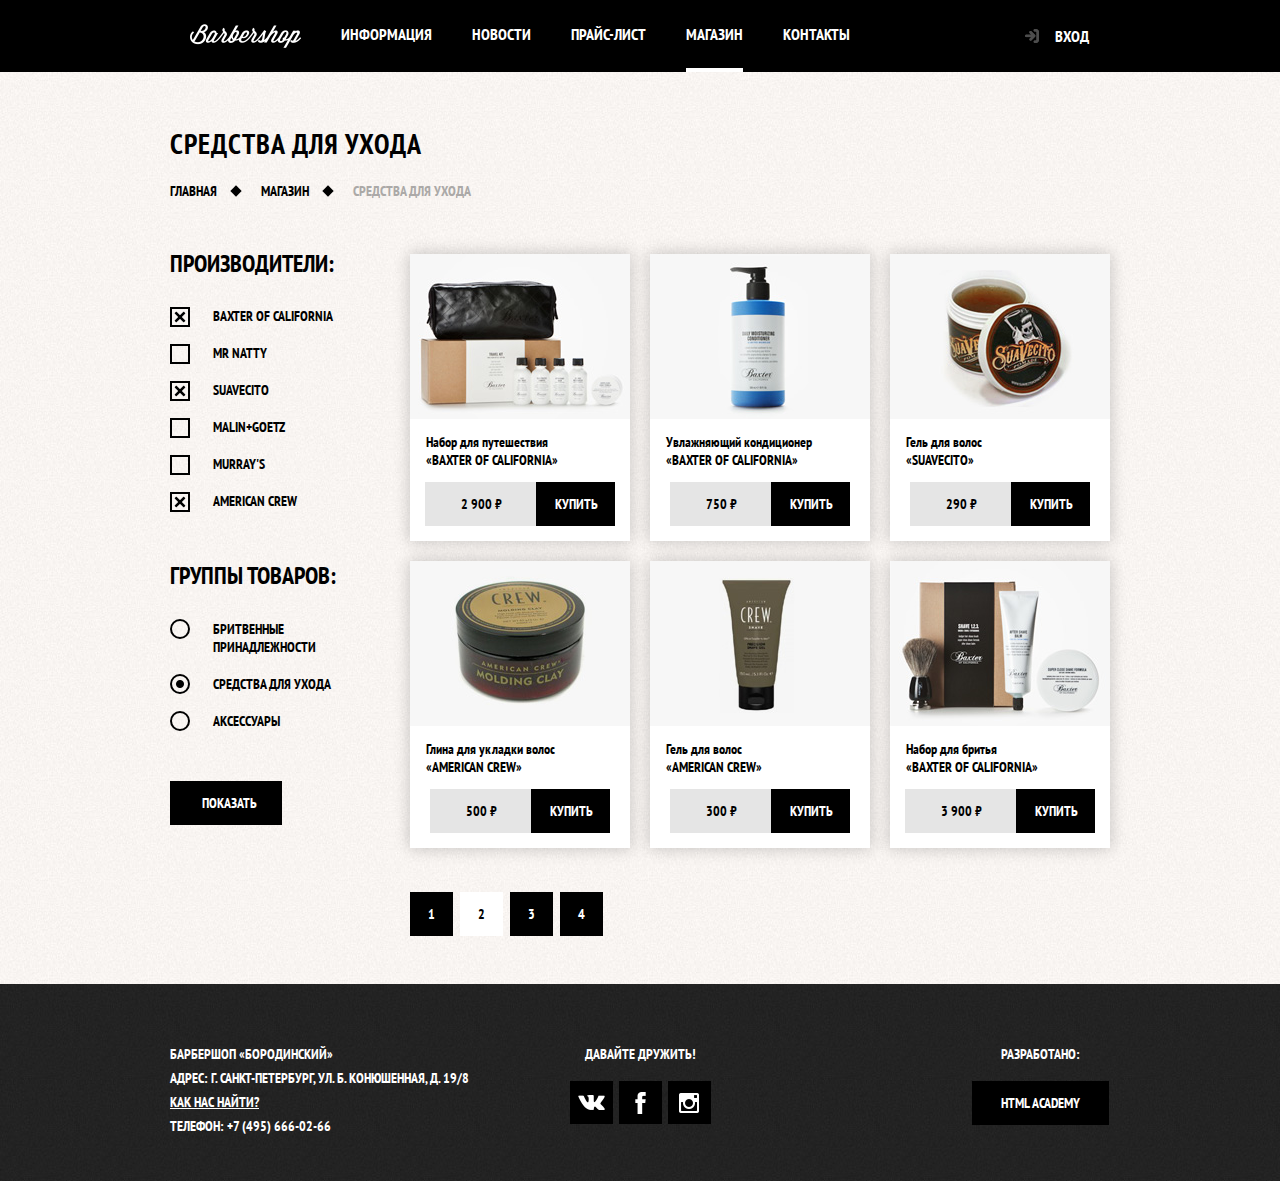
==== care_products.html @ f065f7c3 "complete item page and catalog page" ====
<!DOCTYPE html>
<html>
	<head>
		<title>Средства для ухода</title>
		<link rel="stylesheet" href="css/normalize.css">
		<link rel="stylesheet" href="css/style.css">
		<link href="https://fonts.googleapis.com/css?family=PT+Sans+Narrow:700&amp;subset=cyrillic" rel="stylesheet">
	</head>
	<body>
		<!-- Начало шапки -->
		<header class="main-header care_products-header">
			<div class="main-header-wrapper">
				<div class="container">
					<nav class="header-navigation">
						<ul class="header-navigation-list">
							<li class="header-navigation-item">
								<a href="index.html" class="header-navigation-link inner-page-logo">
									<img src="img/png/inner-page-logo.png" alt="Barbershop Borodinski" width="111" height="24">
								</a>
							</li>
							<li class="header-navigation-item">
								<a href="#" class="header-navigation-link">Информация</a>
							</li>
							<li class="header-navigation-item">
								<a href="#" class="header-navigation-link">Новости</a>
							</li>
							<li class="header-navigation-item">
								<a href="#" class="header-navigation-link">Прайс-лист</a>
							</li>
							<li class="header-navigation-item on_page">
							<span class="on_page-mark">Магазин</span>
							</li>
							<li class="header-navigation-item">
								<a href="#" class="header-navigation-link">Контакты</a>
							</li>
						</ul>
					</nav>
					<ul class="user-navigation-list">
						<li class="user-navigation-item login-block">
							<a href="login.html" class="user-login-link popup-link">Вход</a>

							<!-- Начало блока логина -->
							<section class="popup popup-login">
								<h2 class="popup-login-title">Личный кабинет</h2>
								<p>Введите пожалуйста свой логин и пароль</p>
								<form action="https://echo.htmlacademy.ru" method="post" class="popup-login-form">
									<input type="login" name="login" placeholder="Логин">
									<input type="password" name="password" placeholder="Пароль">
									<input type="checkbox" id="forgot-me" name="forgot-me" class='visually-hidden' checked>
									<div class="login-form-wrapper">
										<label for="forgot-me" class="login-popup-checkbox_label" >Запомните меня</label>
										<a href="#" class="popup-login-forgot_password">Я забыл пароль!</a>
									</div>
									<button type="submit" class="login-form-submit main-button">Войти</button>
								</form>
								<button class="close-popup">Закрыть</button>
							</section>
							<!-- Конец блока логина -->

						</li>
					</ul>
				</div>
			</div>
		</header>
		<!-- Конец шапки -->


		<!-- Начало основного блока -->
		<main class="catalog-block care_products">
			<div class="catalog-wrapper container">
				<h1 class="catalog-block-title">Средства для ухода</h1>
				<ul class="catalog-breadcrumbs-list">
					<li class="catalog-breadcrumbs-item">
						<a href="index.html" class="catalog-breadcrumbs-link">Главная</a>
					</li>
					<li class="catalog-breadcrumbs-item">
						<a href="#" class="catalog-breadcrumbs-link">Магазин</a>
					</li>
					<li class="catalog-breadcrumbs-item current">Средства для ухода</li>
				</ul>
				<div class="care_products-wrapper">
					<form action="https://echo.htmlacademy.ru" method='post' class="catalog-sort-form">
						<h3 class="sort-manufacturers-title">Производители:</h3>
						<input type="checkbox" id='sort-manufacturers-1' class='visually-hidden' name='baxter-of-california' checked>
						<input type="checkbox" id='sort-manufacturers-2' class='visually-hidden' name='mr-natty'>
						<input type="checkbox" id='sort-manufacturers-3' class='visually-hidden' name='suavecito' checked>
						<input type="checkbox" id='sort-manufacturers-4' class='visually-hidden' name='malin-goetz'>
						<input type="checkbox" id='sort-manufacturers-5' class='visually-hidden' name='murrays'>
						<input type="checkbox" id='sort-manufacturers-6' class='visually-hidden' name='american-crew' checked>
						<div class="sort-manufacturers-wrapper">
							<label for="sort-manufacturers-1">Baxter of California</label>
							<label for="sort-manufacturers-2">Mr Natty</label>
							<label for="sort-manufacturers-3">Suavecito</label>
							<label for="sort-manufacturers-4">Malin+Goetz</label>
							<label for="sort-manufacturers-5">Murray's</label>
							<label for="sort-manufacturers-6">American Crew</label>
						</div>
						<h3 class="sort-group-title">Группы товаров:</h3>
						<input type="radio" name='sort-group' id='sort-group-1' class='visually-hidden' value='razors'>
						<input type="radio" name='sort-group' id='sort-group-2' class='visually-hidden' value='care' checked>
						<input type="radio" name='sort-group' id='sort-group-3' class='visually-hidden' value='accessories'>
						<div class="sort-group-wrapper">
							<label for="sort-group-1">Бритвенные принадлежности</label>
							<label for="sort-group-2">Средства для ухода</label>
							<label for="sort-group-3">Аксессуары</label>
						</div>
						<button type='submit' class="main-button sort-products-apply">Показать</button>
					</form>
					<section class="catalog-products-block">
						<ul class="catalog-products-list">
							<li class="catalog-products-item">
								<img src="img/jpg/care_products/products-1.jpg" alt="Набор для путешествия «Baxter of California»" class="catalog-products-image" width="220" height="165">
								<p class="catalog-products-title">
									<a href='baxter_of_california.html'>Набор для путешествия<span>«Baxter of California»</span></a>
								</p>
							<div class="catalog-item-price_wrapper">
								<span class="catalog-item-price">2 900 ₽</span>
								<button class="catalog-item-buying main-button">Купить</button>
							</div>
							</li>
							<li class="catalog-products-item">
								<img src="img/jpg/care_products/products-2.jpg" alt="Увлажняющий кондиционер «Baxter of California»" class="catalog-products-image" width="220" height="165">
								<p class="catalog-products-title">
									<a href='#'>Увлажняющий кондиционер<span>«Baxter of California»</span></a>
								</p>
							<div class="catalog-item-price_wrapper">
								<span class="catalog-item-price">750 ₽</span>
								<button class="catalog-item-buying main-button">Купить</button>
							</div>
							</li>
							<li class="catalog-products-item">
								<img src="img/jpg/care_products/products-3.jpg" alt="Гель для волос «Suavecito»" class="catalog-products-image" width="220" height="165">
								<p class="catalog-products-title">
									<a href='#'>Гель для волос<span>«Suavecito»</span></a>
								</p>
							<div class="catalog-item-price_wrapper">
								<span class="catalog-item-price">290 ₽</span>
								<button class="catalog-item-buying main-button">Купить</button>
							</div>
							</li>
							<li class="catalog-products-item">
								<img src="img/jpg/care_products/products-4.jpg" alt="Глина для укладки волос «American Crew»" class="catalog-products-image" width="220" height="165">
								<p class="catalog-products-title">
									<a href='#'>Глина для укладки волос<span>«American Crew»</span></a>
								</p>
							<div class="catalog-item-price_wrapper">
								<span class="catalog-item-price">500 ₽</span>
								<button class="catalog-item-buying main-button">Купить</button>
							</div>
							</li>
							<li class="catalog-products-item">
								<img src="img/jpg/care_products/products-5.jpg" alt="Гель для волос «American Crew»" class="catalog-products-image" width="220" height="165">
								<p class="catalog-products-title">
									<a href='#'>Гель для волос<span>«American Crew»</span></a>
								</p>
							<div class="catalog-item-price_wrapper">
								<span class="catalog-item-price">300 ₽</span>
								<button class="catalog-item-buying main-button">Купить</button>
							</div>
							</li>
							<li class="catalog-products-item">
								<img src="img/jpg/care_products/products-6.jpg" alt="Набор для бритья «Baxter of California»" class="catalog-products-image" width="220" height="165">
								<p class="catalog-products-title">
									<a href='#'>Набор для бритья<span>«Baxter of California»</span></a>
								</p>
							<div class="catalog-item-price_wrapper">
								<span class="catalog-item-price">3 900 ₽</span>
								<button class="catalog-item-buying main-button">Купить</button>
							</div>
							</li>
						</ul>
						<ul class="products-pages-list">
							<li class="products-pages-item main-button">
								<a href="#" class="products-pages-link">1</a>
							</li>
							<li class="products-pages-item main-button current">2</li>
							<li class="products-pages-item main-button">
								<a href="#" class="products-pages-link">3</a>
							</li>
							<li class="products-pages-item main-button">
								<a href="#" class="products-pages-link">4</a>
							</li>
						</ul>
					</section>
				</div>
			</div>
		</main>
		<!-- Конец основного блока -->


		<!-- Начало подвала -->
		<footer class="main-footer">
			<div class="main-footer-wrapper">
				<div class="container">
					<p class="footer-contacts">
						Барбершоп «Бородинский»<br>
		        Адрес: г. Санкт-Петербург, ул. Б. Конюшенная, д. 19/8<br>
		        <a href="map.html">Как нас найти?</a><br>
		        Телефон: +7 (495) 666-02-66
					</p>
					<div class="footer-social">
						<h3>Давайте дружить!</h3>
						<ul class="footer-social-list">
							<li class="footer-social-item">
								<a href="#" class="footer-social-link social-vk main-button">Вконтакте</a>
							</li>
							<li class="footer-social-item">
								<a href="#" class="footer-social-link social-fb main-button">Facebook</a>
							</li>
							<li class="footer-social-item">
								<a href="#" class="footer-social-link social-instagram main-button">Instagram</a>
							</li>
						</ul>
					</div>
					<div class="footer-copyrights">
						<h3>Разработано:</h3>
						<a href="https://htmlacademy.ru/" class="footer-copytights-link main-button">HTML Academy</a>
					</div>
				</div>
			</div>
		</footer>
		<!-- Конец подвала -->
		
	</body>
</html>
---- css/style.css ----
body {
	font-family: "PT Sans Narrow", "Arial", sans-serif; 
	font-size: 14px;
	line-height: 24px;
	text-transform: uppercase;
	color: #ffffff;
	font-weight: 700;
	background-color: #000000;
}

a {
	text-decoration: none;
}

.index-body {
	background-image: url("../img/jpg/index-bg-image.jpg");
	background-repeat: no-repeat;
	background-position: center 40px;
}

.visually-hidden {
	position: absolute;
	overflow: hidden;
	clip: rect(0 0 0 0);
	height: 1px;
	width: 1px;
	margin: -1px;
	padding: 0;
	border: 0;
}

.container {
	width: 940px;
	padding: 0 10px;
	margin: 0 auto;
}

.block-overlay {
	display: none;
	position: fixed;
	top: 0;
	left: 0;
	width: 100%;
	height: 100%;
	background-color: rgba(0, 0, 0, 0.3);
	z-index: 9;
}

.show-overlay {
	display: block;
}

	/*	Начало шапки	*/
.main-header {
	background-color: #000000;
}

.main-header ul {
	list-style: none;
	margin: 0;
	padding: 0;
}

.main-header-wrapper {
	width: 100%;
	background-color: #000000;
}

.index-body .main-header-wrapper {
	margin-bottom: 60px;
}

.main-header-wrapper .container {
	display: flex;
	justify-content: space-between;
}

.header-navigation-list {
	display: flex;
	width: 720px;
}

.index-body .header-navigation-item {
	padding: 26px 20px;
}

.header-navigation-item {
	padding: 24px 20px 20px;
}

.header-navigation-link,
.header-navigation-item {
	color: #ffffff;
	font-size: 16px;
	line-height: 20px;
}

.header-navigation-link:hover,
.header-navigation-item:hover,
.user-login-link:hover,
.header-navigation-link:focus,
.header-navigation-item:focus,
.user-login-link:focus {
	background-color: #242424;
}

.on_page:hover,
.on_page:focus {
	background-color: #000000;
	cursor: default;
}

.on_page-mark {
	position: relative;
}

.on_page-mark:after {
	content: "";
	position: absolute;
	width: 100%;
	height: 4px;
	background-color: #ffffff;
	bottom: -28px;
	left: 0;
}

.user-navigation-list {
	display: flex;
	max-width: 140px;
}

.user-login-link {
	position: relative;
	padding: 26px 20px 26px 52px;
	margin: 0;
	display: block;
	vertical-align: middle;
	color: #ffffff;
	font-size: 16px;
	line-height: 20px;
	width: 107px;
	box-sizing: border-box;
}

.user-login-link::before {
	content: "";
	position: absolute;
	width: 16px;
	height: 16px;
	background-image: url("../img/png/login-icon.png");
	background-position: center;
	background-repeat: no-repeat;
	vertical-align: top;
	left: 21px;
	top: 28px;
	opacity: 0.3;
}

.user-login-link:hover::before {
	opacity: 1;
}

.popup-login {
	display: none;
	position: fixed;
	width: 460px;
	top: 120px;
	left: 50%;
	margin-left: -230px;
	background-color: #ffffff;
	background-image: url("../img/jpg/block-bg.jpg");
	background-repeat: repeat;
	background-position: 0 0;
	box-shadow: 0 30px 50px 0 rgba(0, 0, 0, 0.75);
	color: #000000;
	z-index: 10;
	padding: 45px 80px 60px 80px;
	box-sizing: border-box;
}

.popup-login-title {
	font-size: 30px;
}

.login-form-wrapper {
	display: flex;
	justify-content: space-between;
	margin-top: 6px;
	margin-bottom: 17px;
}

.popup-login-form input:not([type="checkbox"]) {
	font: inherit;
	background-color: #f9f6f3;
	border: 2px solid #000000;
	text-transform: uppercase;
	box-sizing: border-box;
	height: 43px;
	width: 100%;
	margin-bottom: 9px;
	padding: 7px 16px;
}

.popup-login-form input:focus {
	border-color: #663d15;
	outline: none;
}

.login-popup-checkbox_label:hover,
.login-popup-checkbox_label:focus {
	color: #663d15;
}

.login-popup-checkbox_label {
	position: relative;
	padding-left: 30px;
}

.login-popup-checkbox_label::before {
	content: "";
	position: absolute;
	width: 20px;
	height: 20px;
	box-sizing: border-box;
	border: 2px solid #000000;
	top: 2px;
	left: 0;
}

#forgot-me:checked ~ .login-form-wrapper .login-popup-checkbox_label::before {
	background-image: url("../img/png/checkbox-icon.png");
	background-position: center;
	background-repeat: no-repeat;
}

.popup-login-forgot_password {
	text-decoration: underline;
	color: #000000;
}

.popup-login-forgot_password:hover,
.popup-login-forgot_password:focus {
	text-decoration: none;
}

.login-form-submit {
	width: 100%;
}

.close-popup {
	font-size: 0;
	position: absolute;
	right: -30px;
	top: 7px;
	border: none;
	background-color: transparent;
	background-image: url("../img/png/close-popup.png");
	background-position: center;
	background-repeat: no-repeat;
	width: 20px;
	height: 20px;
	cursor: pointer;
}

	/*	Конец шапки	*/


	/*	Начало основного блока	*/
.main-logo {
	margin-left: 50%;
	transform: translateX(-50%);
	margin-bottom: 62px;
}

.main-button {
	display: inline-block;
	color: #ffffff;
	padding: 15px 34px;
	background-color: #000000;
	border: none;
	text-transform: uppercase;
	text-align: center;
	vertical-align: middle;
	font: inherit;
	line-height: 14px;
	cursor: pointer;
}

.main-button:hover,
.main-button:focus,
.main-button:active {
background-color: #663d15;
}

.main-button:disabled {
	cursor: default;
	opacity: 0.5;
	background-color: #000000;
}

.main-block h3,
.main-block h2 {
	font-size: 30px;
	line-height: 42px;
}

.main-features {
	margin-bottom: 78px;
}

.features-list {
	display: flex;
	list-style: none;
	padding: 0;
	margin: 0;
	margin-bottom: 78px;
}

.features-item {
	position: relative;
	max-width: 300px;
}

.features-item::before {
	content: "";
	position: absolute;
	width: 20px;
	height: 20px;
	background-color: #ffffff;
	left: 50%;
	margin-left: -10px;
	top: 54px;
	transform: rotate(45deg);
}

.features-item:nth-child(2) {
	margin: 0 20px 0;
}

.features-item-title {
	margin: 0;
	padding: 0;
	margin-bottom: 60px;
	text-align: center;
}

.features-item-text {
	margin: 0;
	padding: 0 8px 0;
	text-align: center;
}

.main-wrapper {
	display: flex;
	justify-content: space-between;
	background-color: #ffffff;
	background-image: url("../img/jpg/block-bg.jpg");
	background-position: 0 0;
	background-repeat: repeat;
	color: #000000;
	padding: 45px 80px 50px;
	margin-bottom: 36px;
}

.main-news {
	width: 380px;
}

.main-news-list {
	list-style: none;
	padding: 0;
	margin: 0;
	margin-bottom: 29px;
}

.main-news-title {
	margin: 0;
	margin-bottom: 20px;
	padding: 0;
	text-align: left;
}

.main-news-item {
	margin-bottom: 21px;
}

.main-news-item p {
	margin: 0;
	padding: 0;
	padding-right: 10px;
}

.main-news-item time {
	text-transform: none;
}

.main-gallery {
	width: 300px;
}

.main-gallery-title {
	margin: 0;
	margin-bottom: 22px;
	padding: 0;
}

.main-gallery-item {
	height: 164px;
	margin-bottom: 38px;
	background-color: #cccccc;
	border: 7px solid #ffffff;
}

.main-gallery-item img {
	width: 286px;
	height: 164px;
}

.main-gallery-button_prev,
.main-gallery-button_next {
	width: 140px;
}

.main-gallery-button_next {
	margin-left: 17px;
}

.main-contacts {
	width: 380px;
}

.main-contacts-title {
	margin: 0;
	padding: 0;
	margin-bottom: 18px;
}

.main-contacts p {
	margin: 0;
	margin-bottom: 22px;
	padding: 0;
}

.main-contacts-map {
	width: 140px;
	padding: 15px 30px;
}

.main-contacts-feedback {
	width: 140px;
	padding: 15px 25px;
	margin-left: 18px;
}

.main-appointment {
	width: 300px;
}

.main-appointment-title {
	margin: 0;
	padding: 0;
	margin-bottom: 18px;
}

.main-appointment p {
	margin: 0;
	margin-bottom: 11px;
	padding: 0;
}

.main-appointment-form {
	display: flex;
	flex-wrap: wrap;
	justify-content: space-between;
}

.main-appointment-form label {
	display: block;
	width: 140px;
	margin-bottom: 8px;
}

.main-appointment-form span {
	margin-left: 18px;
}

.main-appointment-form input {
	box-sizing: border-box;
	width: 140px;
	font: inherit;
	background-color: transparent;
	border: 2px solid #000000;
	margin-top: 9px;
	padding: 7px 16px;
}

.main-appointment-form input:focus {
	border-color: #663d15;
	outline: none;
}

.main-appointment-button {
	margin-top: 11px;
	width: 100%;
}

.index-footer {
	margin-top: 65px;
	color: #ffffff;
}

.main-footer-wrapper {
	width: 100%;
	padding: 58px 0 43px;
	background-color: #212121;
	background-image: url("../img/jpg/footer-bg.jpg");
	background-repeat: repeat;
	background-position: 0 0;
}

.main-footer .container {
	display: flex;
	justify-content: space-between;
}

.main-footer h3 {
	font-size: inherit;
	margin: 0;
	margin-bottom: 15px;
	padding: 0;
}

.main-footer p {
	margin: 0;
	padding: 0;
}

.footer-contacts {
	width: 320px;
}

.footer-contacts a {
	color: #ffffff;
	text-decoration: underline;
}

.footer-contacts a:hover,
.footer-contacts a:focus {
	text-decoration: none;
}

.footer-social {
	margin-right: auto;
	width: 300px;
	text-align: center;
}

.footer-social-list {
	list-style: none;
	margin: 0;
	padding: 0;
	display: flex;
	justify-content: center;
	flex-wrap: wrap;
}

.footer-social-item {
	width: 43px;
	height: 43px;
}

.footer-social-item:not(:last-child) {
	margin-right: 6px;
}

.footer-social-link {
	padding: 0;
	margin: 0;
	font-size: 0;
	color: #ffffff;
	width: 43px;
	height: 43px;
}

.social-vk {
	background-image: url("../img/png/social-vk.png");
	background-position: center;
	background-repeat: no-repeat;
}

.social-vk:hover {
	background-image: url("../img/png/social-vk-black.png");
}

.social-fb {
	background-image: url("../img/png/social-facebook.png");
	background-position: center;
	background-repeat: no-repeat;
}

.social-fb:hover {
	background-image: url("../img/png/social-facebook-black.png");
}

.social-instagram {
	background-image: url("../img/png/social-instagram.png");
	background-position: center;
	background-repeat: no-repeat;
}

.social-instagram:hover {
	background-image: url("../img/png/social-instagram-black.png");
}

.footer-social-link:hover,
.footer-social-link:focus {
	color: #000000;
	background-color: #ffffff;
}

.footer-copyrights {
	width: 140px;
	text-align: center;
}

.footer-copytights-link {
	padding: 15px 29px;
}

.footer-copytights-link:hover,
.footer-copytights-link:focus {
	color: #000000;
	background-color: #ffffff;
}

.popup-map {
	display: none;
	position: fixed;
	top: 150px;
	left: 50%;
	margin-left: -390px;
	border: 7px solid #ffffff;
	background-color: #f1efe8;
	box-shadow: 0 30px 50px 0 rgba(0, 0, 0, 0.75);
	width: 780px;
	height: 574px;
	box-sizing: border-box;
	z-index: 10;
}

.popup-map-block {
	width: 766px;;
	height: 560px;
}

.static-map {
	z-index: 10;
}

.interactive-map {
	position: absolute;
	left: 0;
	top: 0;
	z-index: 11;
	border: 0;
	width: 766px;
	height: 560px;
}

.show-popup {
	display: block;
}

	/*	Конец основного блока	*/


	/*	Начало основного блок товара "Набор для путешествий" */

.catalog-block {
	color: #000000;
	width: 100%;
	background-image: url("../img/jpg/block-bg.jpg");
	background-position: 0 0;
	background-repeat: repeat;
}

.catalog-wrapper {
	padding-top: 60px;
	padding-bottom: 42px;
}

.catalog-gallery-wrapper {
	display: flex;
	justify-content: space-between;
}

.catalog-block-title {
	margin: 0;
	margin-bottom: 23px;
	padding: 0;
	letter-spacing: 0.95px;
}

.catalog-breadcrumbs-list {
	list-style: none;
	margin: 0;
	margin-bottom: 52px;
	padding: 0;
}

.catalog-breadcrumbs-item {
	display: inline-block;
	vertical-align: top;
	position: relative;
}

.catalog-breadcrumbs-item:not(:last-child) {
	padding-right: 41px;
}

.catalog-breadcrumbs-item:not(:last-child)::after {
	content: "";
	position: absolute;	
	width: 8px;
	height: 8px;
	background-color: #000000;
	right: 18px;
	top: 8px;
	transform: rotate(45deg);
}

.catalog-breadcrumbs-item:last-child {
	color: #aba9a7;
	cursor: default;
}

.catalog-breadcrumbs-link {
	color: #000000;
}

.catalog-block-gallery {
	width: 460px;
}

.catalog-block-gallery img {
	box-shadow: 0 0 15px 2px rgba(0, 0, 0, 0.2);
}

.gallery-main-image {
	margin-bottom: 15px;
}

.catalog-gallery-list {
	list-style: none;
	padding: 0;
	margin: 0;
	display: flex;
	justify-content: space-between;
}

.catalog-item-information {
	width: 390px;
	padding-top: 20px;
}

.catalog-available-wrapper {
	display: flex;
	justify-content: space-between;
	padding-right: 12px;
	margin-bottom: 29px;
}

.catalog-item-description {
	padding: 0;
	margin: 0;
	margin-bottom: 36px;
}

.catalog-item-price_wrapper {
	display: flex;
	justify-content: flex-start;
	align-items: center;
	margin-bottom: 60px;
}

.catalog-item-price {
	display: inline-block;
	background-color: #e5e5e5;
	padding: 10px 34px 10px 36px;
}

.catalog-item-buying {
	padding: 15px 17px 15px 19px;
}

.catalog-item-features_title {
	padding: 0;
	margin: 0;
	margin-bottom: 28px;
	font-size: 24px;
	line-height: 30px;
}

.catalog-item-features_list {
	margin: 0;
	padding: 0;
	list-style: none;
}

.catalog-item-features_item {
	position: relative;
	padding-left: 20px;
}

.catalog-item-features_item:before {
	content: "";
	position: absolute;
	width: 7px;
	height: 7px;
	background-color: #000000;
	transform: rotate(45deg);
	left: 2px;
	top: 8px;
}

/*	Конец основного блок товара "Набор для путешествий" */

/*	Начало блока каталога средств для ухода*/

.care_products .catalog-wrapper {
	padding-bottom: 48px;
}

.care_products-wrapper {
	display: flex;
	justify-content: space-between;
}

.care_products .catalog-breadcrumbs-list {
	margin-bottom: 46px;
}

.catalog-sort-form {
	width: 220px
}

.catalog-sort-form h3 {
	padding: 0;
	margin: 0;
	font-size: 24px;
	line-height: 30px;
	margin-bottom: 19px;
}

.sort-manufacturers-wrapper {
	margin-bottom: 41px;
}

.sort-manufacturers-wrapper label {
	display: block;
	padding: 6px 0 7px;
	padding-left: 43px;
	position: relative;
}

.sort-manufacturers-wrapper label::after {
	content: "";
	position: absolute;
	width: 20px;
	height: 20px;
	box-sizing: border-box;
	border: 2px solid #000000;
	left: 0;
	top: 9px;
}

#sort-manufacturers-1:checked ~ .sort-manufacturers-wrapper label[for='sort-manufacturers-1']::after,
#sort-manufacturers-2:checked ~ .sort-manufacturers-wrapper label[for='sort-manufacturers-2']::after,
#sort-manufacturers-3:checked ~ .sort-manufacturers-wrapper label[for='sort-manufacturers-3']::after,
#sort-manufacturers-4:checked ~ .sort-manufacturers-wrapper label[for='sort-manufacturers-4']::after,
#sort-manufacturers-5:checked ~ .sort-manufacturers-wrapper label[for='sort-manufacturers-5']::after,
#sort-manufacturers-6:checked ~ .sort-manufacturers-wrapper label[for='sort-manufacturers-6']::after {
	background-image: url("../img/png/checkbox-icon.png");
	background-position: center;
	background-repeat: no-repeat;
}

.sort-group-wrapper {
	margin-bottom: 42px;
}

.sort-group-wrapper label {
	display: block;
	line-height: 18px;
	padding: 10px 1px 9px;
	padding-left: 43px;
	position: relative;
}

.sort-group-wrapper label::after {
	content: "";
	position: absolute;
	width: 20px;
	height: 20px;
	box-sizing: border-box;
	border: 2px solid #000000;
	border-radius: 50%;
	left: 0;
	top: 9px;
}

#sort-group-1:checked ~ .sort-group-wrapper label[for='sort-group-1']::after,
#sort-group-2:checked ~ .sort-group-wrapper label[for='sort-group-2']::after,
#sort-group-3:checked ~ .sort-group-wrapper label[for='sort-group-3']::after {
	background-image: url("../img/png/radio-icon.png");
	background-position: center;
	background-repeat: no-repeat;
}

.sort-products-apply {
	padding: 15px 25px 15px 32px;
}

.catalog-products-block {
	width: 700px;
}

.catalog-products-list {
	padding: 0;
	padding-top: 5px;
	margin: 0;
	list-style: none;
	display: flex;
	justify-content: space-between;
	flex-wrap: wrap;
	margin-bottom: 24px;
}

.catalog-products-item {
	width: 220px;
	background-color: #ffffff;
	box-shadow: 0 0 15px 1px rgba(0, 0, 0, 0.2);
	text-transform: none;
	padding-bottom: 15px;
	margin-bottom: 20px;
}

.catalog-products-item:hover {
	box-shadow: 0 0 15px 5px rgba(0, 0, 0, 0.2);
}

.catalog-products-image {
	margin: 0;
	margin-bottom: 7px;
	padding: 0;
}

.catalog-products-title {
	margin: 0;
	padding: 0;
	padding-left: 16px;
	line-height: 18px;
	margin-bottom: 13px;
	color: #000000;
}

.catalog-products-title a {
	color: #000000;
}

.catalog-products-title span {
	display: block;
	text-transform: uppercase;
	line-height: 18px;
}

.catalog-products-block .catalog-item-price_wrapper {
	margin-bottom: 0;
	justify-content: center;
	width: 100%;
	flex-wrap: wrap;
}

.products-pages-list {
	margin: 0;
	padding: 0;
	list-style: none;
}

.products-pages-item {
	display: inline-block;
	margin-right: 4px;
	padding: 15px 18px;
}

.products-pages-item.current {
	background-color: #ffffff;
	color: #000000;
	cursor: default;
}

.products-pages-link {
	color: #ffffff;
}
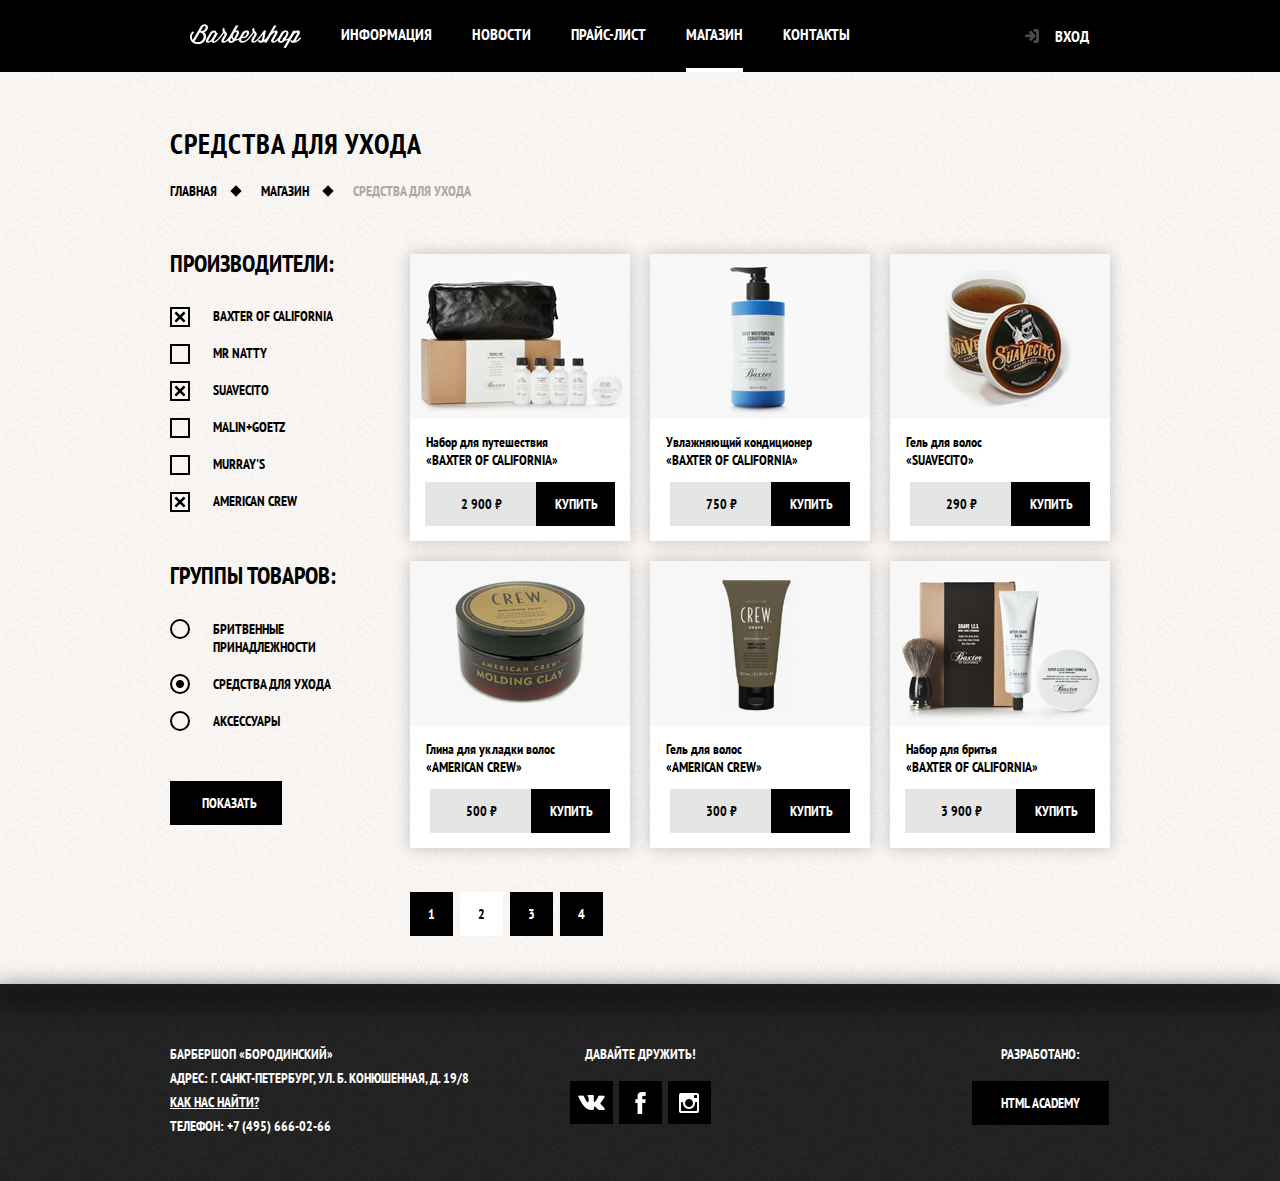
==== commit 42bb6b34: "add price page and fix" ====
--- a/care_products.html
+++ b/care_products.html
@@ -25,7 +25,7 @@
 								<a href="#" class="header-navigation-link">Новости</a>
 							</li>
 							<li class="header-navigation-item">
-								<a href="#" class="header-navigation-link">Прайс-лист</a>
+								<a href="price.html" class="header-navigation-link">Прайс-лист</a>
 							</li>
 							<li class="header-navigation-item on_page">
 							<span class="on_page-mark">Магазин</span>
--- a/css/style.css
+++ b/css/style.css
@@ -198,12 +198,44 @@
 	height: 43px;
 	width: 100%;
 	margin-bottom: 9px;
-	padding: 7px 16px;
+	padding: 7px 35px 7px 16px;
 }
 
 .popup-login-form input:focus {
 	border-color: #663d15;
 	outline: none;
+}
+
+.login-field-wrapper {
+	position: relative;
+}
+
+.login-field-wrapper::before {
+	content: "";
+	position: absolute;
+	width: 13px;
+	height: 13px;
+	background-image: url("../img/png/login-field-icon.png");
+	background-position: center;
+	background-repeat: no-repeat;
+	right: 15px;
+	top: 14px;
+}
+
+.password-field-wrapper {
+	position: relative;
+}
+
+.password-field-wrapper::before {
+	content: "";
+	position: absolute;
+	width: 13px;
+	height: 13px;
+	background-image: url("../img/png/password-field-icon.png");
+	background-position: center;
+	background-repeat: no-repeat;
+	right: 15px;
+	top: 14px;
 }
 
 .login-popup-checkbox_label:hover,
@@ -684,6 +716,14 @@
 	background-repeat: repeat;
 }
 
+.catalog-block::after {
+	position: absolute;
+	content: "";
+	height: 0;
+	width: 100%;
+	box-shadow: 0 12px 25px 5px #000000;
+}
+
 .catalog-wrapper {
 	padding-top: 60px;
 	padding-bottom: 42px;
@@ -1003,10 +1043,142 @@
 	color: #ffffff;
 }
 
-
-
-
-
-
-
-
+/*	Конец блока каталога средств для ухода	*/
+/*	Начало блока прайс-листа	*/
+
+.price-page h3 {
+	padding: 0;
+	font-size: 24px;
+	line-height: 30px;
+}
+
+.price-page .catalog-breadcrumbs-list {
+	margin-bottom: 45px;
+}
+
+.price-page .catalog-wrapper {
+	padding-bottom: 76px;
+}
+
+.price-page-title {
+	margin: 0;
+	margin-bottom: 24px;
+	padding: 0;
+	letter-spacing: 0.95px;
+}
+
+.price-title-wrapper {
+	display: flex;
+	align-items: center;
+	text-align: center;
+	margin-bottom: 64px;
+}
+
+.price-title-text {
+	margin: 0;
+	padding: 0;
+	font-size: 48px;
+	line-height: 48px;
+}
+
+.price-title-wrapper::before,
+.price-title-wrapper::after {
+	content: "";
+	height: 2px;
+	width: 50px;
+	background-color: #000000;
+	flex-grow: 1;
+	flex-shrink: 0;
+}
+
+.price-title-wrapper::before {
+	margin-right: 25px;
+}
+	
+.price-title-wrapper::after {
+	margin-left: 25px;
+}
+
+.price-blocks-wrapper {
+	display: flex;
+	justify-content: space-between;
+}
+
+.price-blocks-wrapper section {
+	width: 460px;
+	margin-bottom: 50px;
+}
+
+.price-care-title {
+	margin: 0;
+	margin-bottom: 17px;
+	width: 240px;
+}
+
+.price-care-list {
+	margin: 0;
+	padding: 0;
+	list-style: none;
+}
+
+.price-care-item {
+	padding: 7px;
+	padding-left: 20px;
+	position: relative;
+}
+
+.price-care-item::before {
+	content: "";
+	position: absolute;
+	width: 8px;
+	height: 8px;
+	top: 16px;
+	left: 1px;
+	background-color: #000000;
+	transform: rotate(45deg);
+}
+
+.price-offer-title {
+	width: 220px;
+	margin: 0;
+	margin-bottom: 32px;
+}
+
+.price-offer-table {
+	width: 100%;
+	border-collapse: collapse;
+}
+
+.price-offer-table td {
+	padding: 7px 17px;
+	margin: 0;
+	border: 2px solid #000000;
+	box-sizing: border-box;
+	width: 50%;
+}
+
+.price-offer-table td:nth-child(2n) {
+	text-align: center;
+}
+
+.price-about-title {
+	width: 240px;
+	margin: 0;
+	margin-bottom: 27px;
+}
+
+.price-about-list {
+	margin: 0;
+	padding: 0;
+	display: flex;
+	flex-wrap: wrap;
+	justify-content: space-between;
+	list-style: none;
+}
+
+.price-about-item {
+	width: 380px;
+	padding-right: 80px;
+}
+
+/*	Коенц блока прайс-листа	*/
